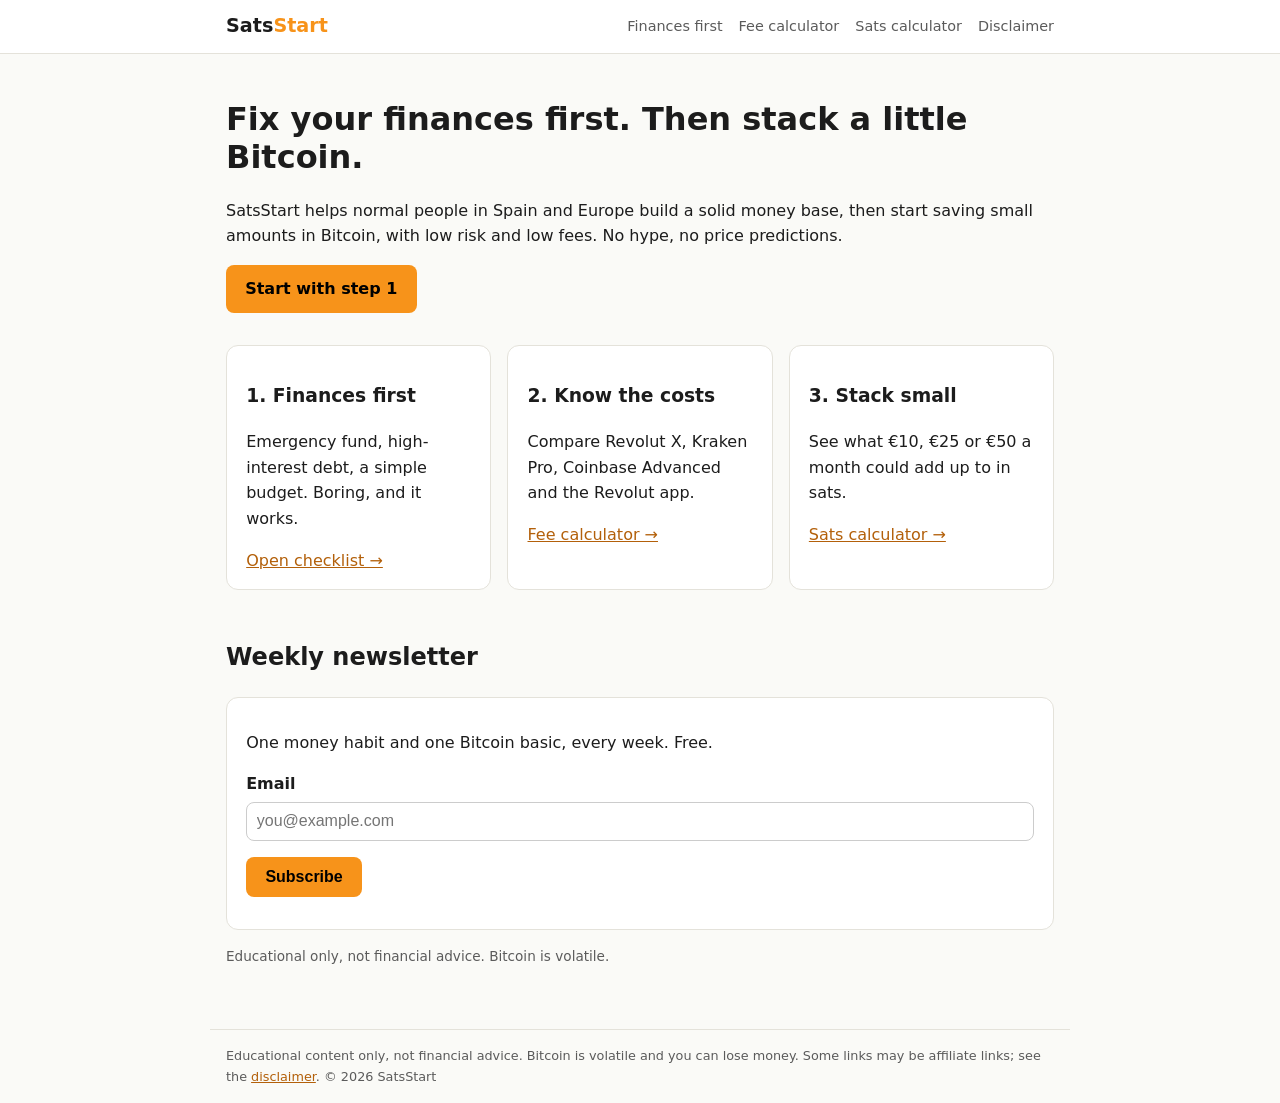
==== index.html @ d74af728 "Add files via upload" ====
<!doctype html><html lang="en"><head><meta charset="utf-8"><meta name="viewport" content="width=device-width,initial-scale=1">
<title>Bitcoin for normal people · SatsStart</title><meta name="description" content="Fix your finances first, then stack small amounts of Bitcoin. Educational tools for people in Spain and Europe."><link rel="stylesheet" href="style.css"><script src="config.js"></script></head><body>
<header><nav><a class="logo" href="index.html">Sats<span>Start</span></a>
<a href="finances-first.html" >Finances first</a>
<a href="revolut-x-fees.html" >Fee calculator</a>
<a href="sats-calculator.html" >Sats calculator</a>
<a href="disclaimer.html" >Disclaimer</a></nav></header>
<main>
<h1>Fix your finances first. Then stack a little Bitcoin.</h1>
<p>SatsStart helps normal people in Spain and Europe build a solid money base, then start saving small amounts in Bitcoin, with low risk and low fees. No hype, no price predictions.</p>
<p><a class="btn" href="finances-first.html">Start with step 1</a></p>
<div class="grid">
<div class="card"><h3>1. Finances first</h3><p>Emergency fund, high-interest debt, a simple budget. Boring, and it works.</p><a href="finances-first.html">Open checklist →</a></div>
<div class="card"><h3>2. Know the costs</h3><p>Compare Revolut X, Kraken Pro, Coinbase Advanced and the Revolut app.</p><a href="revolut-x-fees.html">Fee calculator →</a></div>
<div class="card"><h3>3. Stack small</h3><p>See what €10, €25 or €50 a month could add up to in sats.</p><a href="sats-calculator.html">Sats calculator →</a></div></div>
<h2>Weekly newsletter</h2>
<div class="card"><p>One money habit and one Bitcoin basic, every week. Free.</p>
<form id="nl" novalidate>
<label for="em">Email</label><input id="em" type="email" name="email" required placeholder="you@example.com" autocomplete="email"><p><button class="btn" type="submit">Subscribe</button></p><p class="msg note" id="nlmsg" role="status" aria-live="polite"></p></form></div>
<p class="note">Educational only, not financial advice. Bitcoin is volatile.</p>
</main>
<footer>Educational content only, not financial advice. Bitcoin is volatile and you can lose money. Some links may be affiliate links; see the <a href="disclaimer.html">disclaimer</a>. © 2026 SatsStart</footer>

<script>
document.getElementById("nl").addEventListener("submit",function(ev){
  ev.preventDefault();
  var msg=document.getElementById("nlmsg"),em=document.getElementById("em"),btn=this.querySelector("button");
  var ep=(window.NEWSLETTER_ENDPOINT||"").trim();
  if(!ep){msg.textContent="Newsletter signup isn't open yet. Please check back soon.";return;}
  if(!em.value||!em.checkValidity()){msg.textContent="Please enter a valid email address.";return;}
  btn.disabled=true;msg.textContent="Subscribing…";
  var body=new URLSearchParams();body.append("email",em.value);
  // no-cors: provider forms don't send CORS headers, so the response is opaque.
  // A resolved request means it was delivered; a network error rejects.
  fetch(ep,{method:"POST",mode:"no-cors",body:body}).then(function(){
    msg.textContent="Thanks! Check your inbox to confirm your subscription.";em.value="";
  }).catch(function(){
    msg.textContent="Something went wrong. Please try again later.";
  }).then(function(){btn.disabled=false;});
});
</script>
</body></html>
---- style.css ----
:root{--o:#f7931a;--bg:#fafaf7;--ink:#1c1c1c;--mut:#5b5b5b;--card:#fff;--line:#e4e2da}
*{box-sizing:border-box}body{margin:0;font:16px/1.6 system-ui,-apple-system,Segoe UI,Roboto,sans-serif;background:var(--bg);color:var(--ink)}
a{color:#b3600a}header{background:#fff;border-bottom:1px solid var(--line);position:sticky;top:0}
nav{max-width:860px;margin:auto;padding:.7rem 1rem;display:flex;flex-wrap:wrap;gap:.5rem 1rem;align-items:center}
nav .logo{font-weight:800;font-size:1.2rem;color:var(--ink);text-decoration:none;margin-right:auto}nav .logo span{color:var(--o)}
nav a{font-size:.9rem;text-decoration:none;color:var(--mut)}nav a.on{color:var(--ink);font-weight:600}
main{max-width:860px;margin:auto;padding:1.5rem 1rem 3rem}h1{font-size:2rem;line-height:1.2}h2{margin-top:2rem}
.card{background:var(--card);border:1px solid var(--line);border-radius:12px;padding:1rem 1.2rem;margin:1rem 0}
.btn{display:inline-block;background:var(--o);color:#000;border:0;border-radius:8px;padding:.7rem 1.2rem;font-weight:700;text-decoration:none;cursor:pointer;font-size:1rem}
input[type=number],input[type=email]{width:100%;padding:.6rem;border:1px solid #ccc;border-radius:8px;font-size:1rem}
label{display:block;font-weight:600;margin:.8rem 0 .3rem}table{width:100%;border-collapse:collapse;font-size:.92rem}
th,td{text-align:left;padding:.5rem;border-bottom:1px solid var(--line)}.best td{background:#fff4e0;font-weight:600}
.note{font-size:.85rem;color:var(--mut)}.warn{background:#fff8e5;border:1px solid #f0d58a;border-radius:8px;padding:.7rem 1rem;font-size:.9rem}
.step{display:flex;gap:.8rem;align-items:flex-start}.step input{margin-top:.45rem;width:1.2rem;height:1.2rem}
.grid{display:grid;gap:1rem}@media(min-width:640px){.grid{grid-template-columns:repeat(3,1fr)}}
footer{max-width:860px;margin:auto;padding:1rem;color:var(--mut);font-size:.8rem;border-top:1px solid var(--line)}
.bar{height:10px;background:#eee;border-radius:5px;overflow:hidden}.bar div{height:100%;background:var(--o);width:0;transition:width .3s}
.tblwrap{overflow-x:auto}
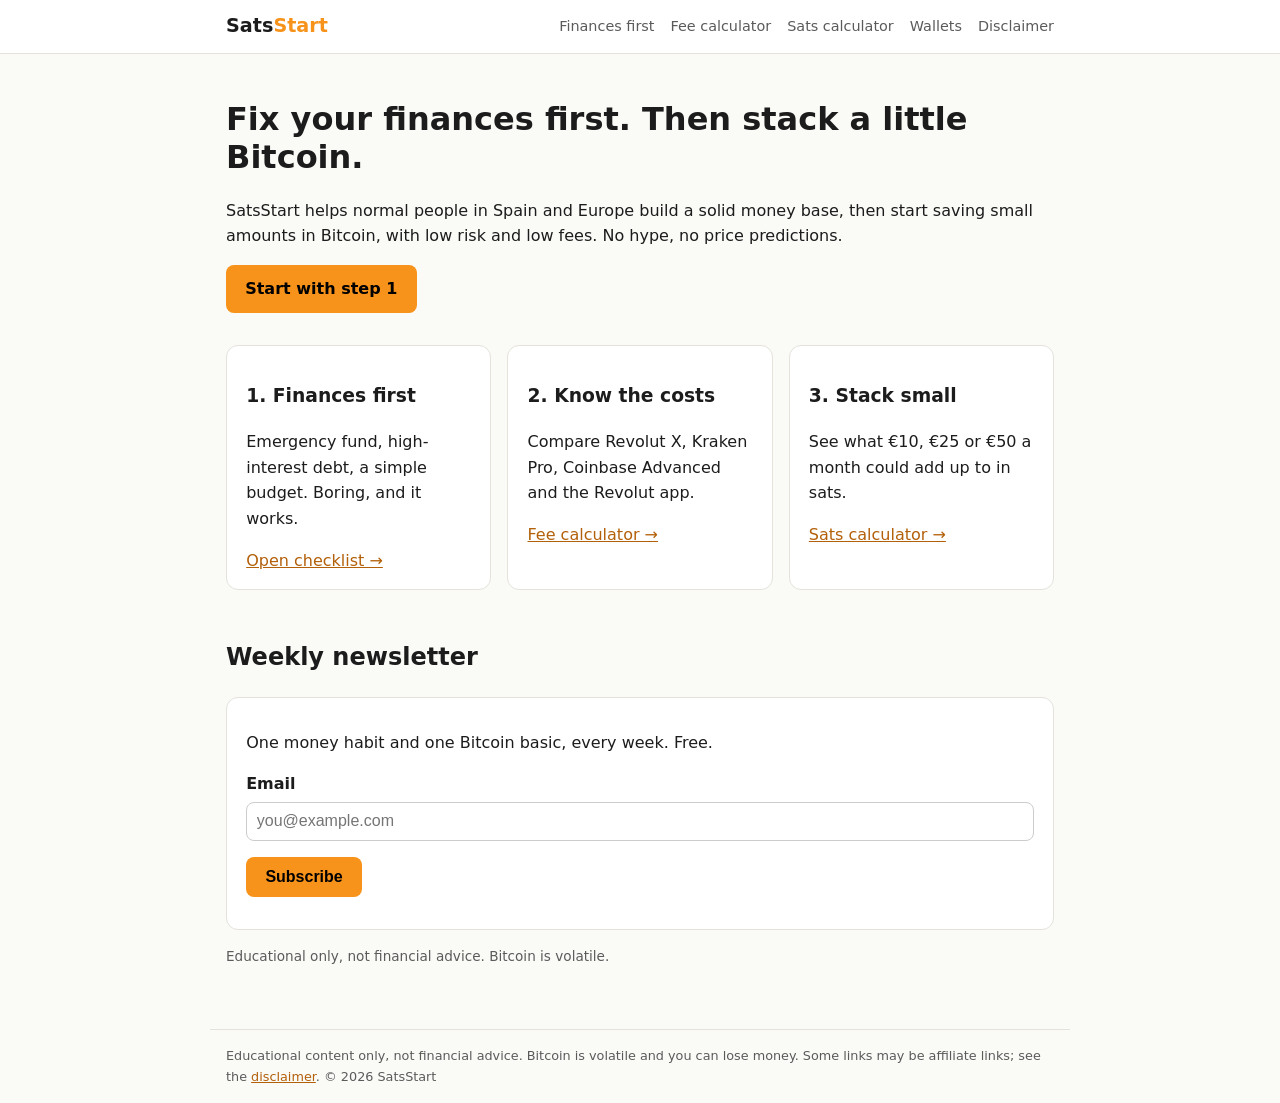
==== commit 38992e4f: "Add wallets page and Tangem referral" ====
--- a/index.html
+++ b/index.html
@@ -4,6 +4,7 @@
 <a href="finances-first.html" >Finances first</a>
 <a href="revolut-x-fees.html" >Fee calculator</a>
 <a href="sats-calculator.html" >Sats calculator</a>
+<a href="wallets.html" >Wallets</a>
 <a href="disclaimer.html" >Disclaimer</a></nav></header>
 <main>
 <h1>Fix your finances first. Then stack a little Bitcoin.</h1>
